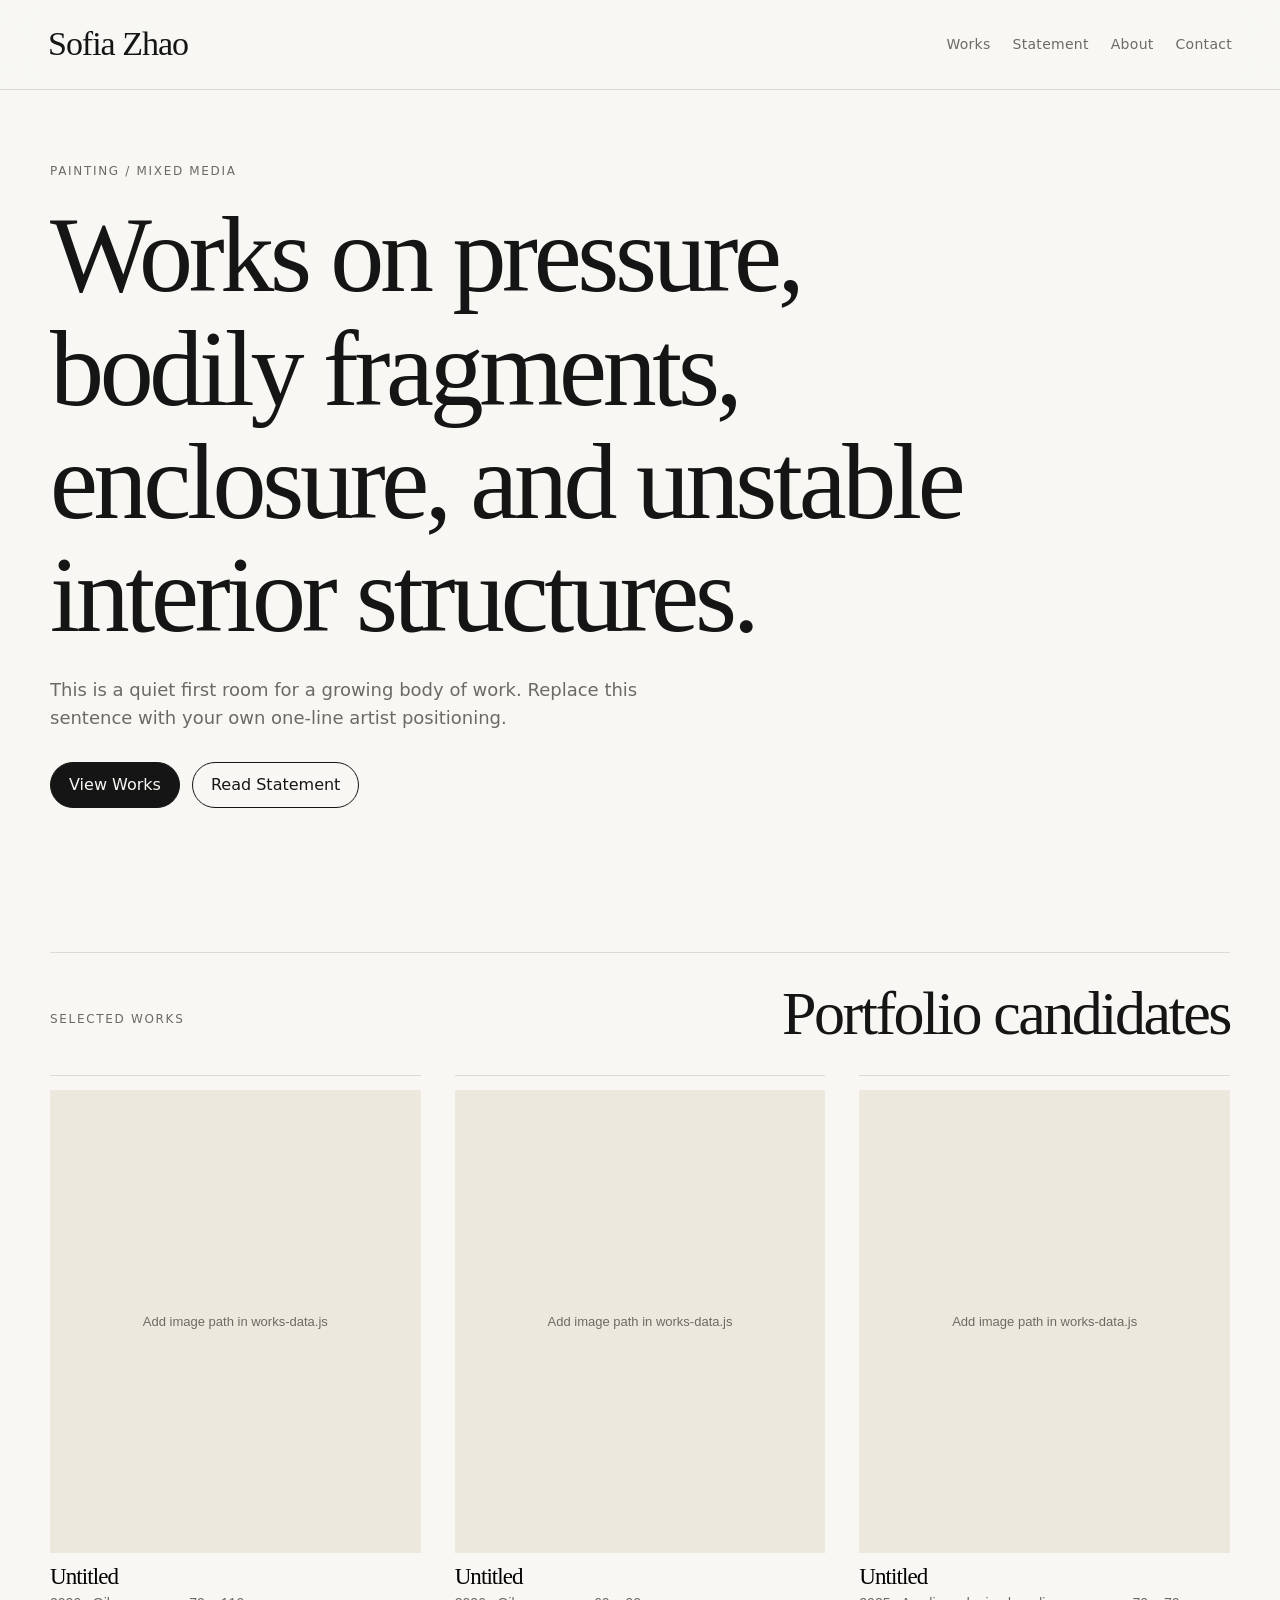
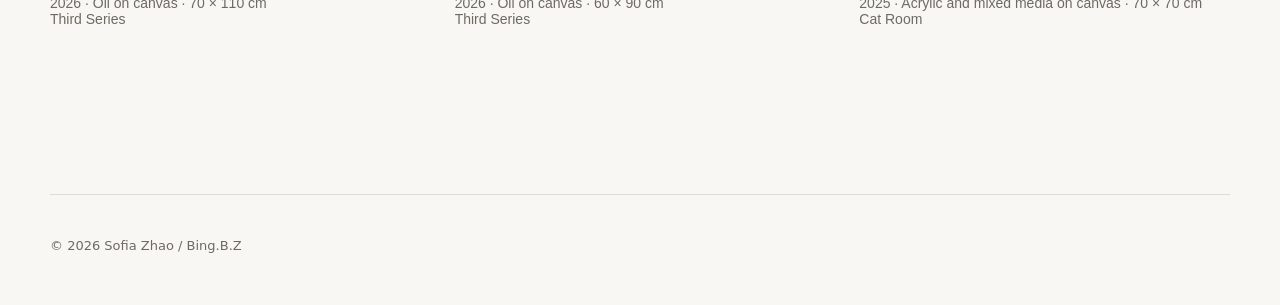
==== index.html @ 040c5419 "Add portfolio website files" ====
<!doctype html>
<html lang="en">
<head>
  <meta charset="utf-8">
  <meta name="viewport" content="width=device-width, initial-scale=1">
  <title>Sofia Zhao | Works</title>
  <meta name="description" content="Sofia Zhao / Bing.B.Z — painting, mixed media, works on paper.">
  <link rel="stylesheet" href="assets/css/style.css">
</head>
<body>
  <header class="site-header">
    <a class="brand" href="index.html">Sofia Zhao</a>
    <button class="nav-toggle" aria-label="Open navigation">Menu</button>
    <nav class="site-nav">
      <a href="works.html">Works</a>
      <a href="statement.html">Statement</a>
      <a href="about.html">About</a>
      <a href="contact.html">Contact</a>
    </nav>
  </header>

  <main>
    <section class="hero">
      <p class="eyebrow">Painting / Mixed Media</p>
      <h1>Works on pressure, bodily fragments, enclosure, and unstable interior structures.</h1>
      <p class="hero-text">
        This is a quiet first room for a growing body of work. Replace this sentence with your own one-line artist positioning.
      </p>
      <div class="hero-actions">
        <a class="button" href="works.html">View Works</a>
        <a class="button button-secondary" href="statement.html">Read Statement</a>
      </div>
    </section>

    <section class="featured">
      <div class="section-heading">
        <p class="eyebrow">Selected Works</p>
        <h2>Portfolio candidates</h2>
      </div>
      <div id="featured-grid" class="work-grid" aria-live="polite"></div>
    </section>
  </main>

  <footer class="site-footer">
    <p>© <span id="year"></span> Sofia Zhao / Bing.B.Z</p>
  </footer>

  <script src="assets/js/works-data.js"></script>
  <script src="assets/js/main.js"></script>
</body>
</html>
---- assets/css/style.css ----
:root {
  --bg: #f8f7f3;
  --paper: #ffffff;
  --ink: #151515;
  --muted: #6d6a63;
  --line: #dedbd2;
  --soft: #ece8de;
  --max: 1180px;
}

* {
  box-sizing: border-box;
}

html {
  scroll-behavior: smooth;
}

body {
  margin: 0;
  background: var(--bg);
  color: var(--ink);
  font-family: ui-sans-serif, system-ui, -apple-system, BlinkMacSystemFont, "Helvetica Neue", Arial, sans-serif;
  line-height: 1.55;
}

a {
  color: inherit;
  text-decoration-thickness: 1px;
  text-underline-offset: 0.2em;
}

img {
  max-width: 100%;
  display: block;
}

.site-header {
  position: sticky;
  top: 0;
  z-index: 10;
  background: rgba(248, 247, 243, 0.88);
  backdrop-filter: blur(18px);
  border-bottom: 1px solid var(--line);
  display: flex;
  align-items: center;
  justify-content: space-between;
  padding: 18px clamp(18px, 4vw, 48px);
}

.brand {
  font-family: Georgia, "Times New Roman", serif;
  font-size: clamp(22px, 3vw, 34px);
  text-decoration: none;
  letter-spacing: -0.03em;
}

.site-nav {
  display: flex;
  gap: 22px;
  align-items: center;
  font-size: 14px;
  letter-spacing: 0.02em;
}

.site-nav a {
  text-decoration: none;
  color: var(--muted);
}

.site-nav a:hover,
.site-nav a[aria-current="page"] {
  color: var(--ink);
}

.nav-toggle {
  display: none;
  background: transparent;
  border: 1px solid var(--line);
  border-radius: 999px;
  padding: 8px 12px;
}

main {
  width: min(var(--max), calc(100% - 36px));
  margin: 0 auto;
}

.hero {
  min-height: 74vh;
  display: grid;
  align-content: center;
  padding: 72px 0;
}

.eyebrow {
  color: var(--muted);
  text-transform: uppercase;
  letter-spacing: 0.14em;
  font-size: 12px;
  margin: 0 0 18px;
}

h1,
h2,
h3 {
  font-family: Georgia, "Times New Roman", serif;
  font-weight: 400;
  line-height: 1.05;
  letter-spacing: -0.04em;
}

h1 {
  font-size: clamp(46px, 9vw, 108px);
  max-width: 980px;
  margin: 0 0 24px;
}

h2 {
  font-size: clamp(32px, 5vw, 62px);
  margin: 0;
}

.hero-text {
  max-width: 620px;
  color: var(--muted);
  font-size: 18px;
  margin: 0 0 30px;
}

.hero-actions {
  display: flex;
  gap: 12px;
  flex-wrap: wrap;
}

.button {
  display: inline-flex;
  align-items: center;
  justify-content: center;
  min-height: 44px;
  padding: 10px 18px;
  border: 1px solid var(--ink);
  border-radius: 999px;
  text-decoration: none;
  background: var(--ink);
  color: var(--bg);
}

.button-secondary {
  background: transparent;
  color: var(--ink);
}

.featured,
.page-intro,
.text-page {
  padding: 72px 0;
}

.section-heading {
  display: flex;
  align-items: end;
  justify-content: space-between;
  gap: 24px;
  border-top: 1px solid var(--line);
  padding-top: 28px;
  margin-bottom: 28px;
}

.work-grid {
  display: grid;
  grid-template-columns: repeat(3, minmax(0, 1fr));
  gap: clamp(18px, 3vw, 34px);
}

.work-card {
  border-top: 1px solid var(--line);
  padding-top: 14px;
}

.work-button {
  width: 100%;
  padding: 0;
  border: 0;
  background: transparent;
  text-align: left;
  cursor: pointer;
}

.work-image-wrap {
  background: var(--soft);
  aspect-ratio: 4 / 5;
  overflow: hidden;
  display: grid;
  place-items: center;
}

.work-image-wrap img {
  width: 100%;
  height: 100%;
  object-fit: contain;
}

.placeholder {
  width: 100%;
  height: 100%;
  display: grid;
  place-items: center;
  color: var(--muted);
  font-size: 13px;
  padding: 24px;
  text-align: center;
}

.work-meta {
  padding-top: 12px;
}

.work-meta h3 {
  font-size: 23px;
  margin: 0 0 6px;
}

.work-meta p {
  margin: 0;
  color: var(--muted);
  font-size: 14px;
}

.filters {
  display: flex;
  flex-wrap: wrap;
  gap: 10px;
  margin: -24px 0 38px;
}

.filter-button {
  border: 1px solid var(--line);
  background: transparent;
  border-radius: 999px;
  padding: 8px 14px;
  color: var(--muted);
  cursor: pointer;
}

.filter-button.active,
.filter-button:hover {
  border-color: var(--ink);
  color: var(--ink);
}

.text-page {
  max-width: 760px;
  margin-left: 0;
}

.text-page h1 {
  font-size: clamp(44px, 7vw, 82px);
}

.text-page p {
  font-size: 18px;
  color: var(--muted);
}

.large-link {
  font-family: Georgia, "Times New Roman", serif;
  font-size: clamp(28px, 5vw, 56px) !important;
  color: var(--ink) !important;
  line-height: 1.1;
}

.site-footer {
  width: min(var(--max), calc(100% - 36px));
  margin: 90px auto 0;
  padding: 28px 0 36px;
  border-top: 1px solid var(--line);
  color: var(--muted);
  font-size: 13px;
}

.work-dialog {
  width: min(1100px, calc(100% - 28px));
  border: 0;
  padding: 0;
  background: var(--paper);
  color: var(--ink);
}

.work-dialog::backdrop {
  background: rgba(10, 10, 10, 0.72);
}

.work-dialog img {
  max-height: 78vh;
  width: 100%;
  object-fit: contain;
  background: var(--soft);
}

.dialog-caption {
  padding: 18px 22px 24px;
}

.dialog-caption h2 {
  font-size: 30px;
  margin-bottom: 6px;
}

.dialog-caption p {
  color: var(--muted);
  margin: 0 0 6px;
}

.dialog-close {
  position: absolute;
  top: 8px;
  right: 10px;
  width: 38px;
  height: 38px;
  border: 1px solid var(--line);
  border-radius: 50%;
  background: var(--paper);
  font-size: 26px;
  cursor: pointer;
}

code {
  font-size: 0.92em;
  background: var(--soft);
  padding: 0.1em 0.28em;
  border-radius: 4px;
}

@media (max-width: 820px) {
  .nav-toggle {
    display: inline-flex;
  }

  .site-nav {
    display: none;
    position: absolute;
    left: 18px;
    right: 18px;
    top: 72px;
    background: var(--paper);
    border: 1px solid var(--line);
    padding: 18px;
    flex-direction: column;
    align-items: flex-start;
  }

  .site-nav.open {
    display: flex;
  }

  .work-grid {
    grid-template-columns: repeat(2, minmax(0, 1fr));
  }

  .hero {
    min-height: 62vh;
  }
}

@media (max-width: 560px) {
  .work-grid {
    grid-template-columns: 1fr;
  }

  .site-header {
    padding: 14px 18px;
  }
}
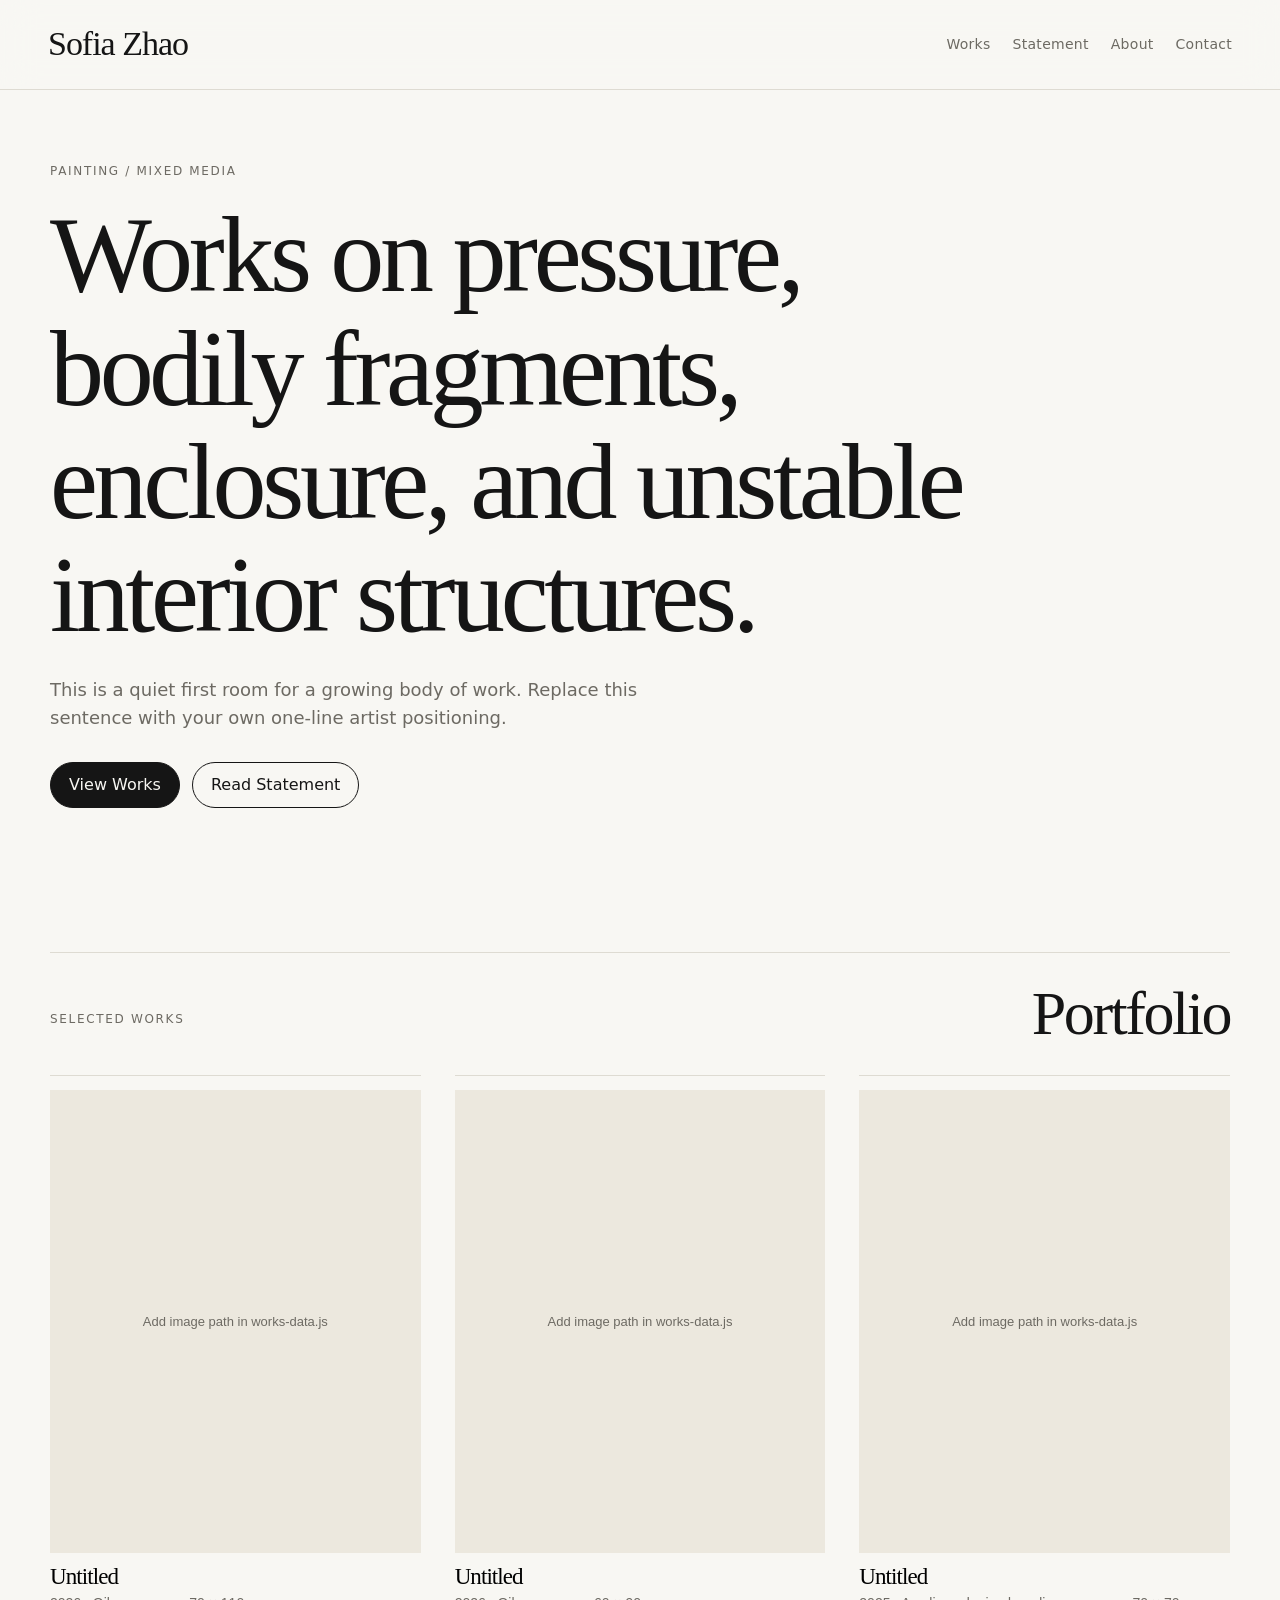
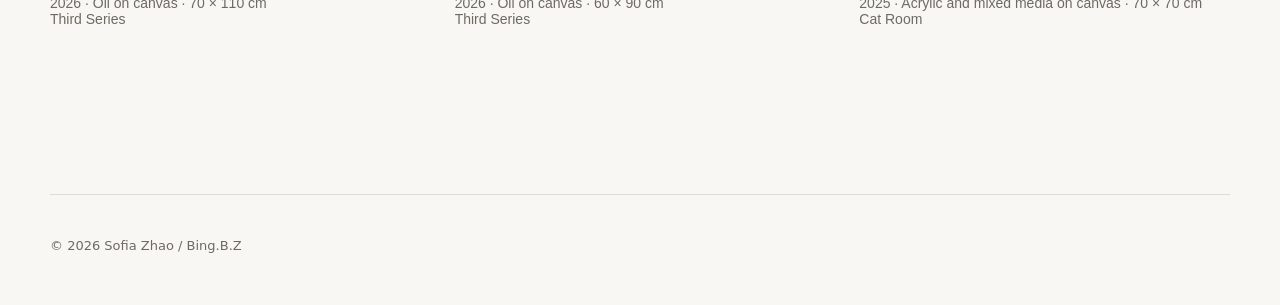
==== commit 2ce1ffbc: "Update index.html" ====
--- a/index.html
+++ b/index.html
@@ -35,7 +35,7 @@
     <section class="featured">
       <div class="section-heading">
         <p class="eyebrow">Selected Works</p>
-        <h2>Portfolio candidates</h2>
+        <h2>Portfolio</h2>
       </div>
       <div id="featured-grid" class="work-grid" aria-live="polite"></div>
     </section>
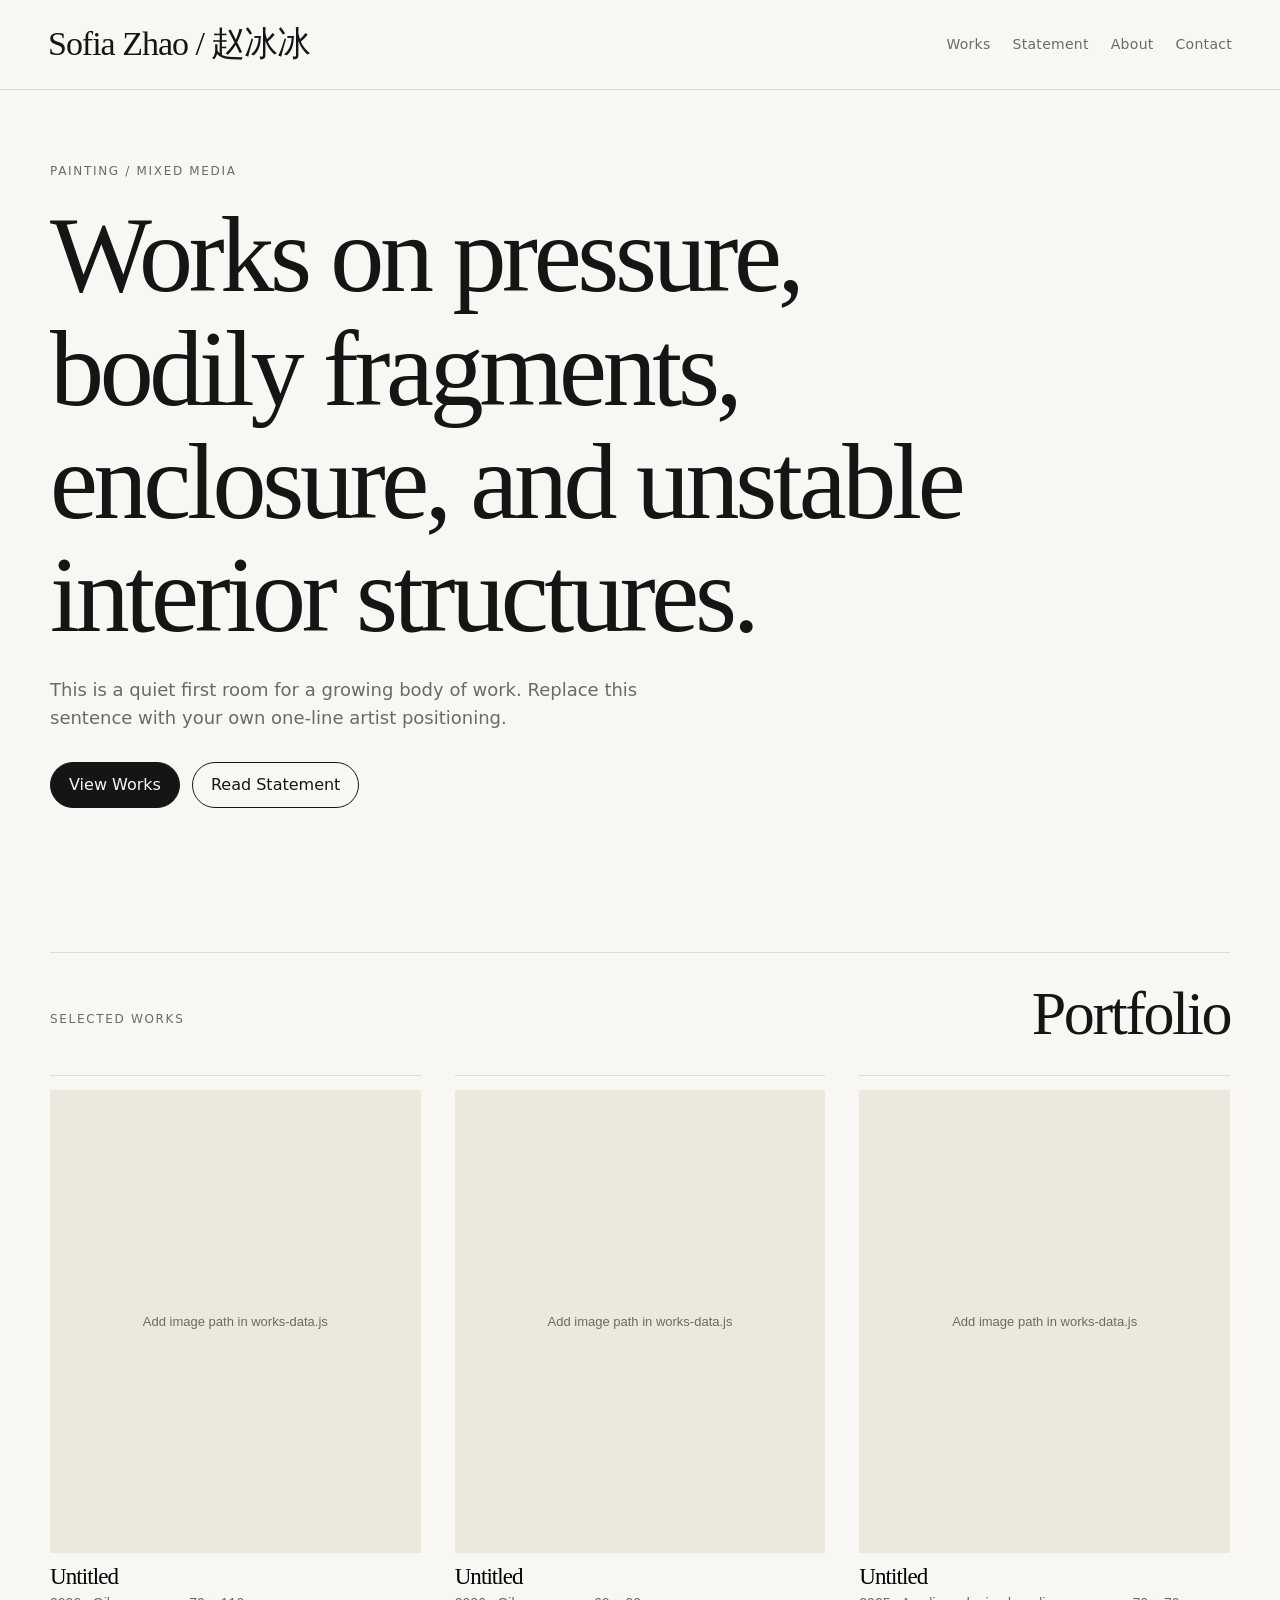
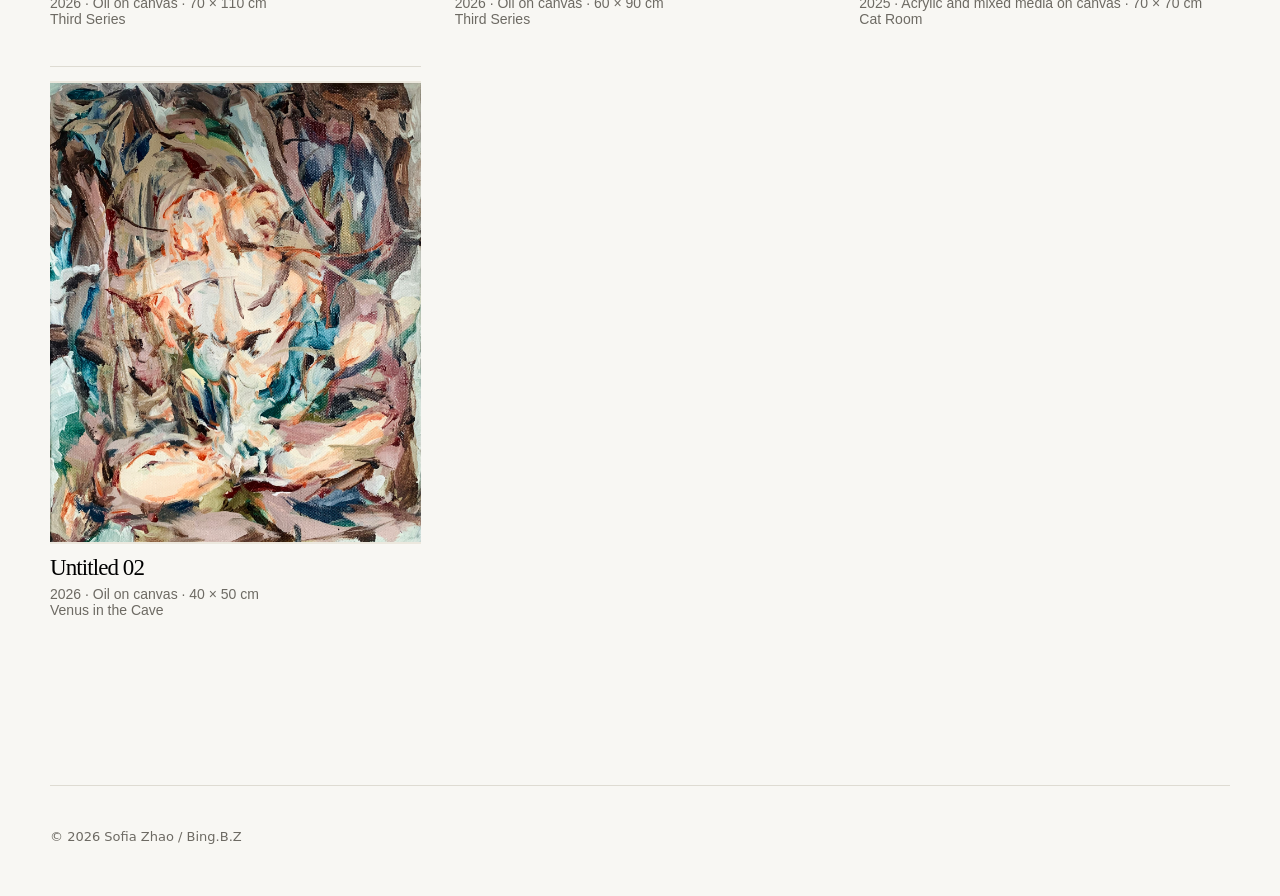
==== commit efe3063d: "Update index.html" ====
--- a/index.html
+++ b/index.html
@@ -3,13 +3,13 @@
 <head>
   <meta charset="utf-8">
   <meta name="viewport" content="width=device-width, initial-scale=1">
-  <title>Sofia Zhao | Works</title>
+  <title>Sofia Zhao / 赵冰冰 | Works</title>
   <meta name="description" content="Sofia Zhao / Bing.B.Z — painting, mixed media, works on paper.">
   <link rel="stylesheet" href="assets/css/style.css">
 </head>
 <body>
   <header class="site-header">
-    <a class="brand" href="index.html">Sofia Zhao</a>
+    <a class="brand" href="index.html">Sofia Zhao / 赵冰冰</a>
     <button class="nav-toggle" aria-label="Open navigation">Menu</button>
     <nav class="site-nav">
       <a href="works.html">Works</a>
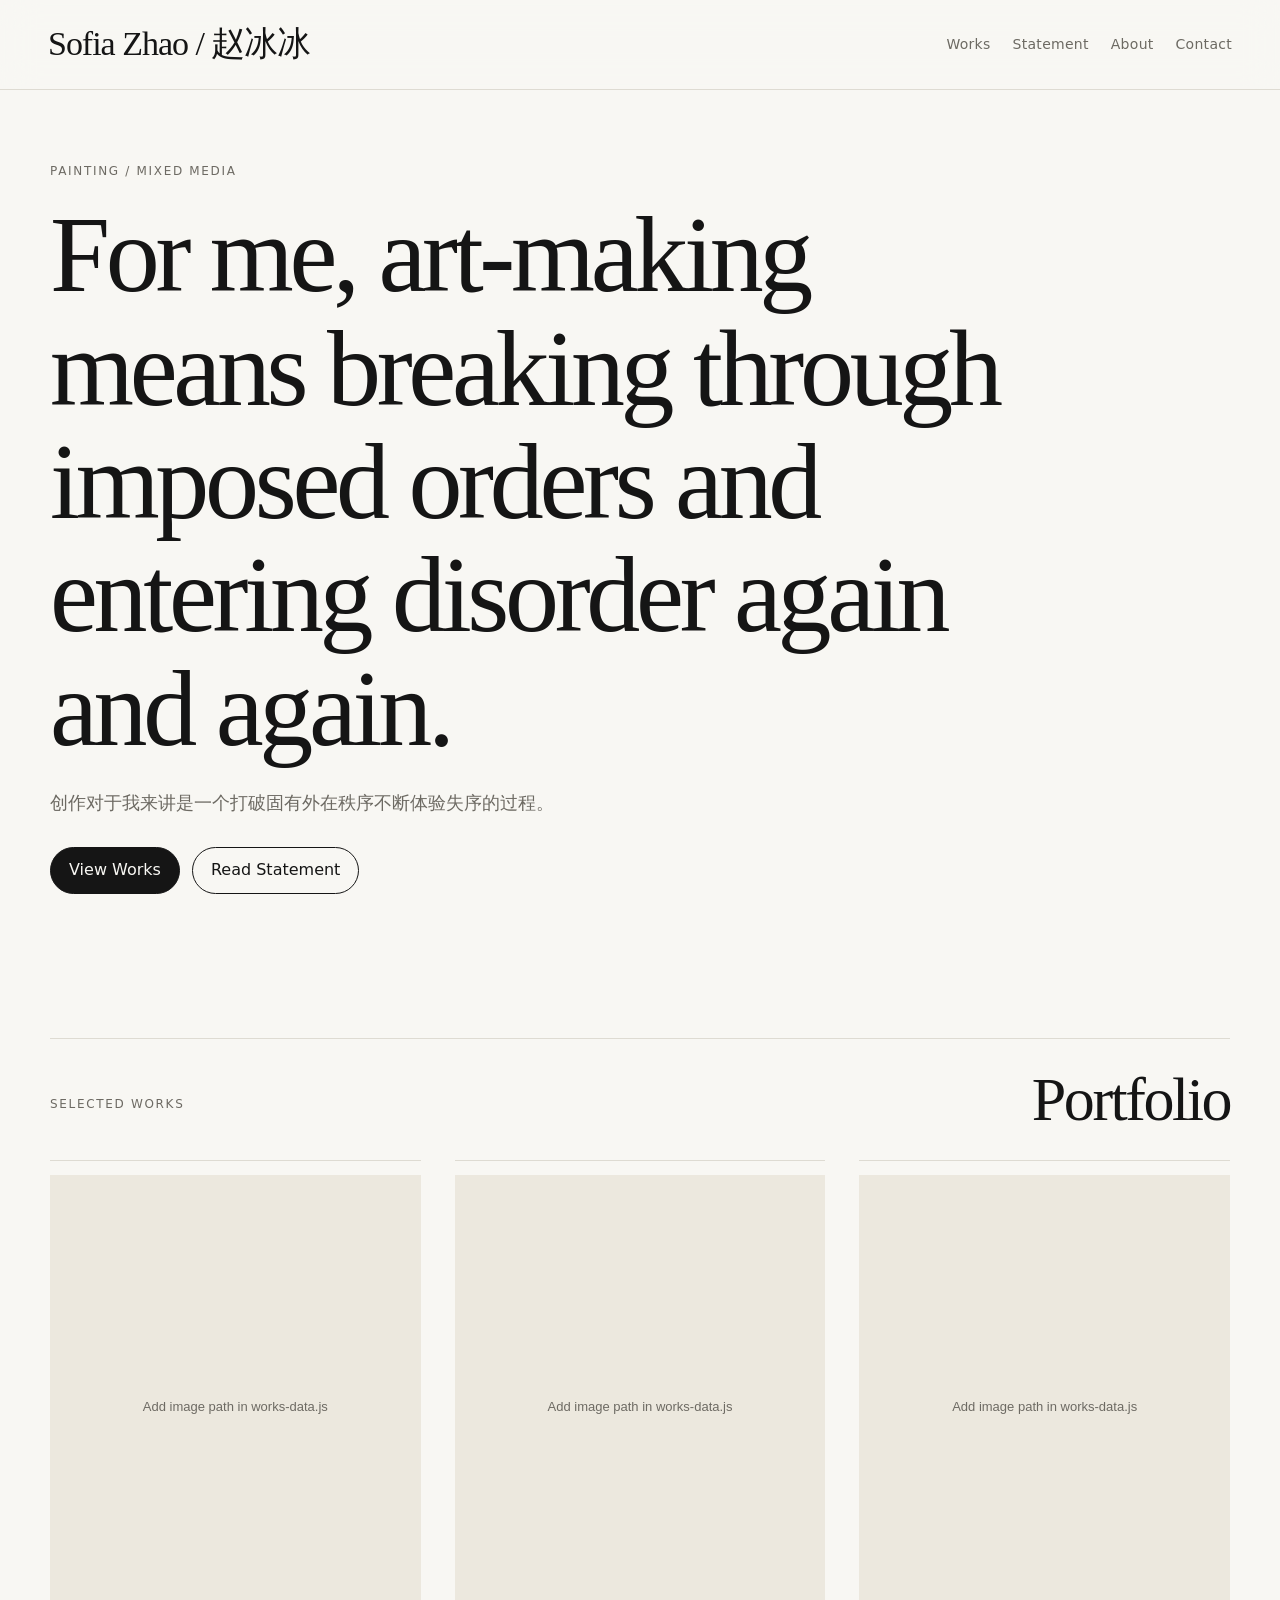
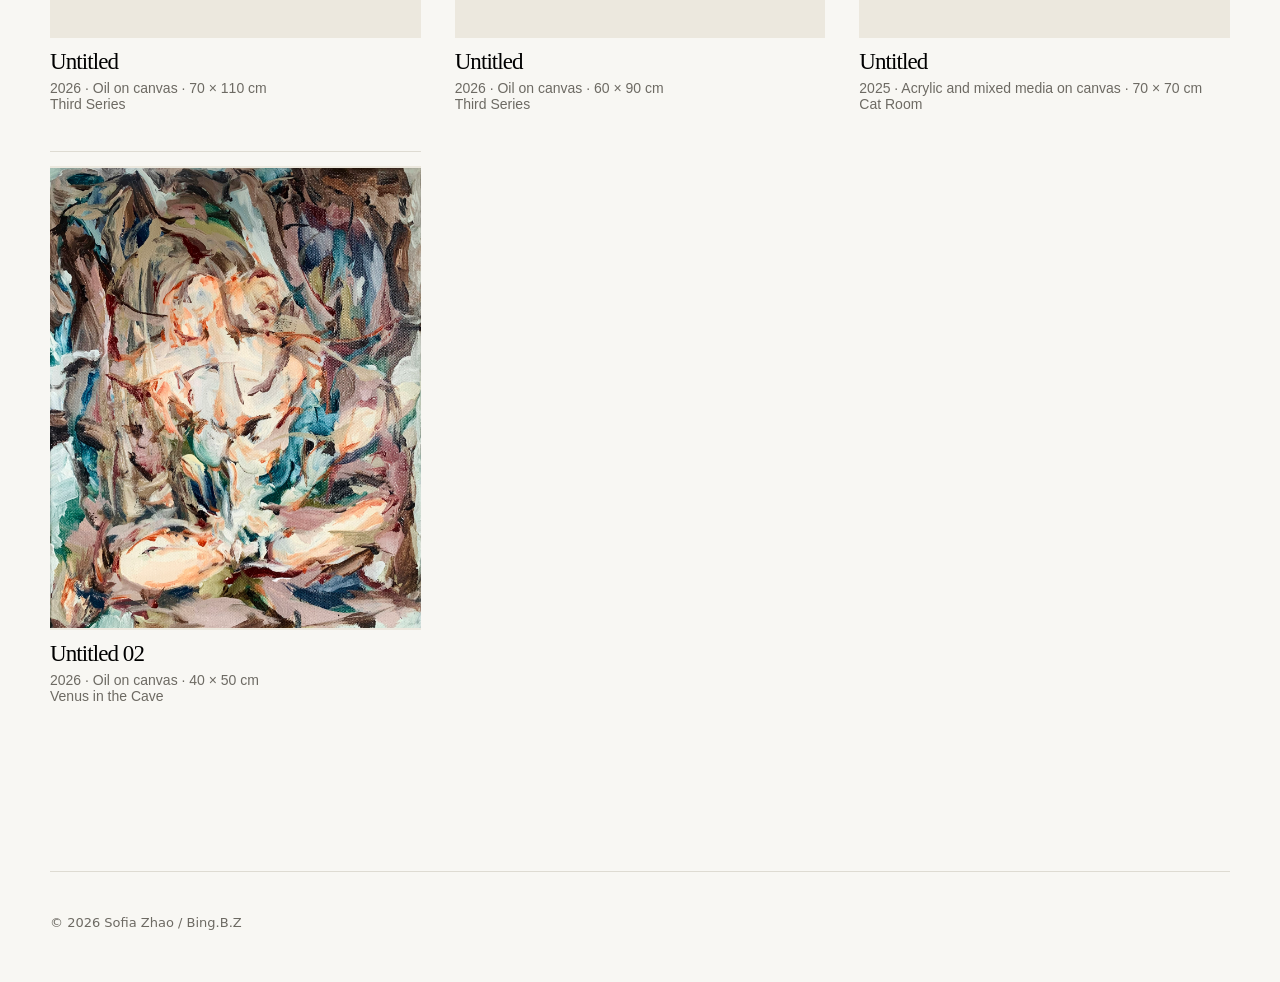
==== commit 8a7af9f8: "Update index.html" ====
--- a/index.html
+++ b/index.html
@@ -22,9 +22,9 @@
   <main>
     <section class="hero">
       <p class="eyebrow">Painting / Mixed Media</p>
-      <h1>Works on pressure, bodily fragments, enclosure, and unstable interior structures.</h1>
+      <h1>For me, art-making means breaking through imposed orders and entering disorder again and again.</h1>
       <p class="hero-text">
-        This is a quiet first room for a growing body of work. Replace this sentence with your own one-line artist positioning.
+        创作对于我来讲是一个打破固有外在秩序不断体验失序的过程。
       </p>
       <div class="hero-actions">
         <a class="button" href="works.html">View Works</a>
